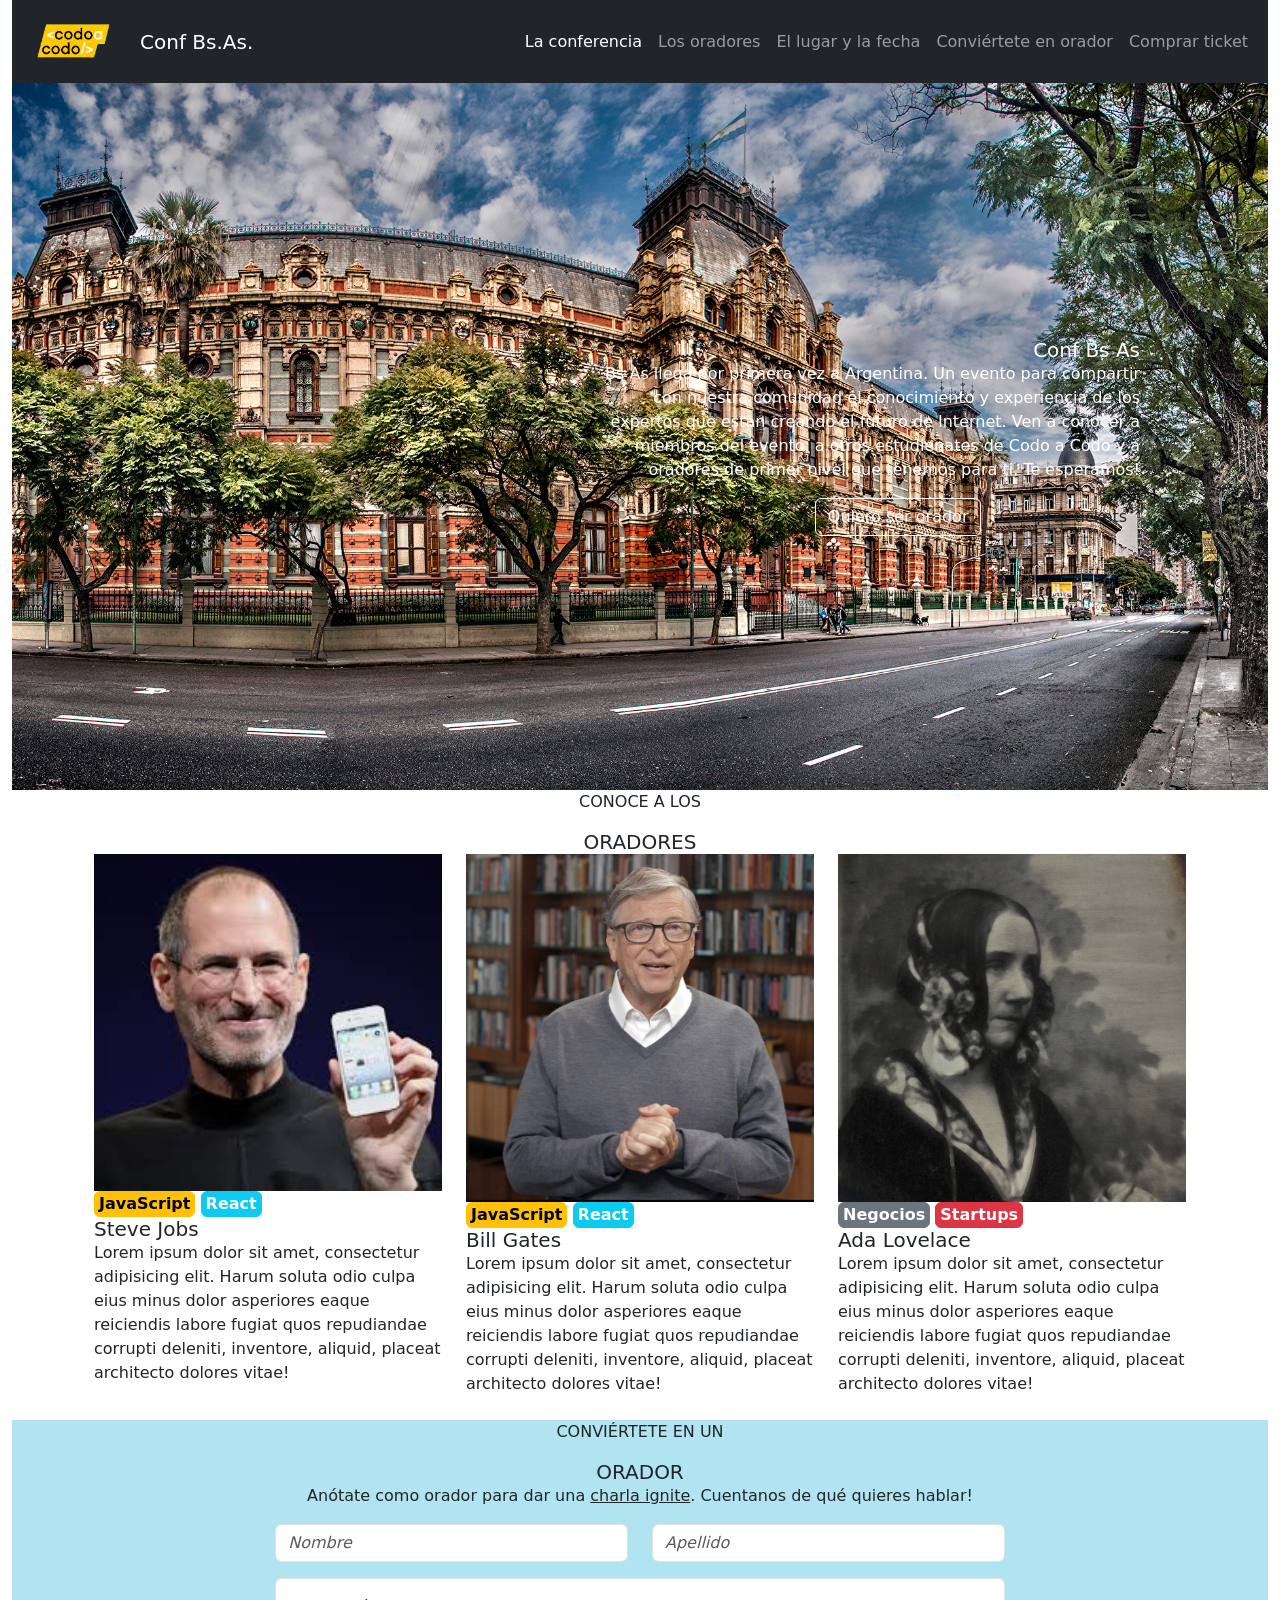
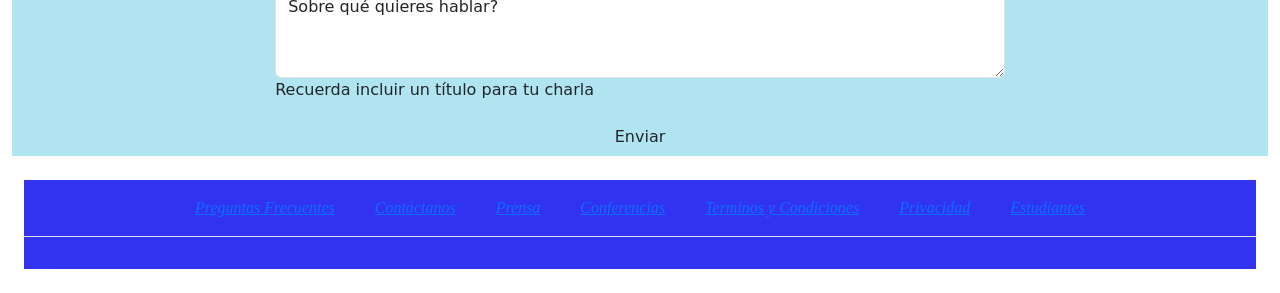
==== index.html @ cfeab654 "cambios en footer y agregue formulario" ====
<!DOCTYPE html>
<html lang="en">

<head>
    <meta charset="UTF-8">
    <meta name="viewport" content="width=device-width, initial-scale=1.0">
    <title>Codo a Codo Final Front</title>
    <link href="https://cdn.jsdelivr.net/npm/bootstrap@5.3.2/dist/css/bootstrap.min.css" rel="stylesheet"
        integrity="sha384-T3c6CoIi6uLrA9TneNEoa7RxnatzjcDSCmG1MXxSR1GAsXEV/Dwwykc2MPK8M2HN" crossorigin="anonymous">
    <link rel="stylesheet" href="sytle.css">

</head>

<body>

    <body class="container-fluid">
        <nav class="navbar navbar-expand-lg navbar-dark bg-dark">
            <div class="container-fluid">
                <a class="navbar-brand" href="#"><img src="Imagenes/codoacodo.png" alt="" width="100px" /></a>
                <a class="navbar-brand" href="#">Conf Bs.As.</a>
                <button class="navbar-toggler" type="button" data-bs-toggle="collapse"
                    data-bs-target="#navbarNavAltMarkup" aria-controls="navbarNavAltMarkup" aria-expanded="false"
                    aria-label="Toggle navigation">
                    <span class="navbar-toggler-icon"></span>
                </button>
                <div class="collapse navbar-collapse justify-content-end" id="navbarNavAltMarkup">
                    <div class="navbar-nav">
                        <a class="nav-link active" href="#">La conferencia</a>
                        <a class="nav-link ">Los oradores</a>
                        <a class="nav-link ">El lugar y la fecha</a>
                        <a class="nav-link ">Conviértete en orador</a>
                        <a class="nav-link ">Comprar ticket</a>

                    </div>
                </div>
            </div>
        </nav>

        <div id="carouselExampleAutoplaying" class="carousel slide" data-bs-ride="carousel">
            <div class="carousel-inner">
                <div class="carousel-item active">
                    <img src="/Imagenes/ba1.jpg" class="d-block w-100" alt="Edificio Aguas Argentinas">
                    <div class="container-lg"></div>
        <div class= "bg-dark text-white text-end" id="imagen_texto">
          <div class="container position-absolute top-50 translate-middle-y">
            <h5 class="card-title">Conf Bs As</h5>
              <div class="row">
                <div class="col-6"></div>
            <div class="col align-self-end">
            <p>Bs As llega por primera vez a Argentina. Un evento para compartir con nuestra comunidad el conocimiento y experiencia de los expertos que estan creando el futuro de Internet. Ven a conocer a miembros del evento, a otros estudienates de Codo a Codo y a oradores de primer nivel que tenemos para ti. Te esperamos!</p>
          </div>
        </div>
        <div class="d-grid gap-2 d-md-block">
          <button type="button" class="btn btn-outline-light ">Quiero ser orador</button>
          <a href=""><button type="button" class="btn btn-succes" id="comprar" href="">Comprar tickets</button></a>
        </div>
      </div>
        </div>
    </div>
    <div class="carousel-item">
        <img src="/Imagenes/ba2.jpg" class="d-block w-100" alt="Don Diego">
    </div>
    <div class="carousel-item">
        <img src="Imagenes/ba3.jpg" class="d-block w-100" alt="Vista aerea obelisco">

    </div>
      </div> 

             

            </div>
            <button class="carousel-control-prev" type="button" data-bs-target="#carouselExampleAutoplaying"
                data-bs-slide="prev">
                <span class="carousel-control-prev-icon" aria-hidden="true"></span>
                <span class="visually-hidden">Previous</span>
            </button>
            <button class="carousel-control-next" type="button" data-bs-target="#carouselExampleAutoplaying"
                data-bs-slide="next">
                <span class="carousel-control-next-icon" aria-hidden="true"></span>
                <span class="visually-hidden">Next</span>
            </button>
        </div>
        <div class="container-md">
            <div class="card-body">
                <p class="card-text text-center">CONOCE A LOS</p>
                <h5 class="card-title text-center" id="oradores">ORADORES</h5>
                <div class="container">
                    <div class="row">

                        <div class="col">
                            <img src="/Imagenes/steve.jpg" class="card-img-top" alt="steve">
                            <div class="card-body">
                                <button type="button" class="btn btn-warning px-1 py-0 fw-bold">JavaScript</button>
                                <button type="button" class="btn btn-info text-white px-1 py-0 fw-bold">React</button>
                                <h5 class="card-title">Steve Jobs</h5>
                                <p class="card-text">Lorem ipsum dolor sit amet, consectetur adipisicing elit. Harum
                                    soluta odio culpa eius minus dolor asperiores eaque reiciendis labore fugiat quos
                                    repudiandae corrupti deleniti, inventore, aliquid, placeat architecto dolores vitae!
                                </p>
                            </div>
                        </div>

                        <div class="col">
                            <img src="/Imagenes/bill.jpg" class="card-img-top" alt="bill">
                            <div class="card-body">
                                <button type="button" class="btn btn-warning px-1 py-0 fw-bold">JavaScript</button>
                                <button type="button" class="btn btn-info text-white px-1 py-0 fw-bold">React</button>
                                <h5 class="card-title">Bill Gates</h5>
                                <p class="card-text">Lorem ipsum dolor sit amet, consectetur adipisicing elit. Harum
                                    soluta odio culpa eius minus dolor asperiores eaque reiciendis labore fugiat quos
                                    repudiandae corrupti deleniti, inventore, aliquid, placeat architecto dolores vitae!
                                </p>
                            </div>
                        </div>

                        <div class="col">
                            <img src="/Imagenes/ada.jpeg" class="card-img-top" alt="ada">
                            <div class="card-body">
                                <button type="button" class="btn btn-secondary px-1 py-0 fw-bold">Negocios</button>
                                <button type="button" class="btn btn-danger px-1 py-0 fw-bold">Startups</button>
                                <h5 class="card-title">Ada Lovelace</h5>
                                <p class="card-text">Lorem ipsum dolor sit amet, consectetur adipisicing elit. Harum
                                    soluta odio culpa eius minus dolor asperiores eaque reiciendis labore fugiat quos
                                    repudiandae corrupti deleniti, inventore, aliquid, placeat architecto dolores vitae!
                                </p>
                            </div>
                        </div>
                    </div>
                </div>
            </div>
        </div>

<Form>
        <div class="container mt-4" style="width: 60%">
            <p class="card-text text-center">CONVIÉRTETE EN UN</p>
            <h5 class="card-title text-center">ORADOR</h5>
            <p class="card-text text-center">Anótate como orador para dar una <u class="subrayado">charla ignite</u>. Cuentanos de qué quieres hablar!</p>
        
            <div class="row">
              <div class="col">
                <input type="text" class="form-control" placeholder="Nombre" aria-label="First name">
              </div>
              <div class="col">
                <input type="text" class="form-control" placeholder="Apellido" aria-label="Last name">
              </div>
            </div>
            <div class="form-floating mt-3">
              <textarea class="form-control" placeholder="Leave a comment here" id="floatingTextarea2" style="height: 100px"></textarea>
              <label for="floatingTextarea2">Sobre qué quieres hablar?</label>
              <p>Recuerda incluir un título para tu charla</p>
            </div>
            <div class="d-grid gap-2">
              <button class="btn" type="button" id="formButton">Enviar</button>
                 </div>
                </div>
            </Form>
        <div class="container-fluid mt-2">
            <footer class="py-3 my-4">
                <ul class="nav justify-content-center border-bottom pb-3 mb-3">
                    <li class="nav-item"><a href="#" class="">Preguntas Frecuentes</a>
                    </li>
                    <li class="nav-item"><a href="#" class="">Contáctanos</a></li>
                    <li class="nav-item"><a href="#" class="">Prensa</a></li>
                    <li class="nav-item"><a href="#" class="">Conferencias</a></li>
                    <li class="nav-item"><a href="#" class="">Terminos y
                            Condiciones</a>
                    </li>
                    <li class="nav-item"><a href="#" class="">Privacidad</a></li>
                    <li class="nav-item"><a href="#" class="">Estudiantes</a></li>
                </ul>
            </footer>
        </div>

        <script src="https://cdn.jsdelivr.net/npm/bootstrap@5.3.2/dist/js/bootstrap.bundle.min.js"
            integrity="sha384-C6RzsynM9kWDrMNeT87bh95OGNyZPhcTNXj1NW7RuBCsyN/o0jlpcV8Qyq46cDfL"
            crossorigin="anonymous"></script>
    </body>

</html>
---- sytle.css ----
.nav-item {
text-shadow: 0cap;
}

.navbar-brand{
    padding-top: 0.3125rem;
    padding-bottom: 0.3125rem;
    margin-right: 1rem;
    font-size: 1.25rem;
    text-decoration: none;
    white-space: nowrap;
    text-align: start;
    box-sizing: border-box;
    
}



footer {
background-color: rgb(50, 50, 241);
font-style:italic;
font-family: 'Courier New', Courier, monospace;
text-align-last: auto;
font-weight: 400;
font-size-adjust:initial;
color: white;

}

.nav-item {
    box-sizing:content-box;
    padding-inline: 20px;
   font-family: fantasy;
 
   text-shadow: 3mm;
   margin-inline-start:initial;
   
   border-right: 6cap;
   text-shadow: rgb(49, 53, 53);
   text-anchor:middle ;
}

header{

    background-color: rgb(65, 61, 61);
    display: flex;
}

form {
background-color:rgb(177, 228, 241) ;
}
.form-control{
    font-style: oblique;
}
formButton {
    font-weight: 200;
    border-radius: 15%;
    border-bottom: thick;
    background-size: contain;
    background-color: green;
    text-decoration: dotted;
}

/* class="carousel-inner" {

    
} */
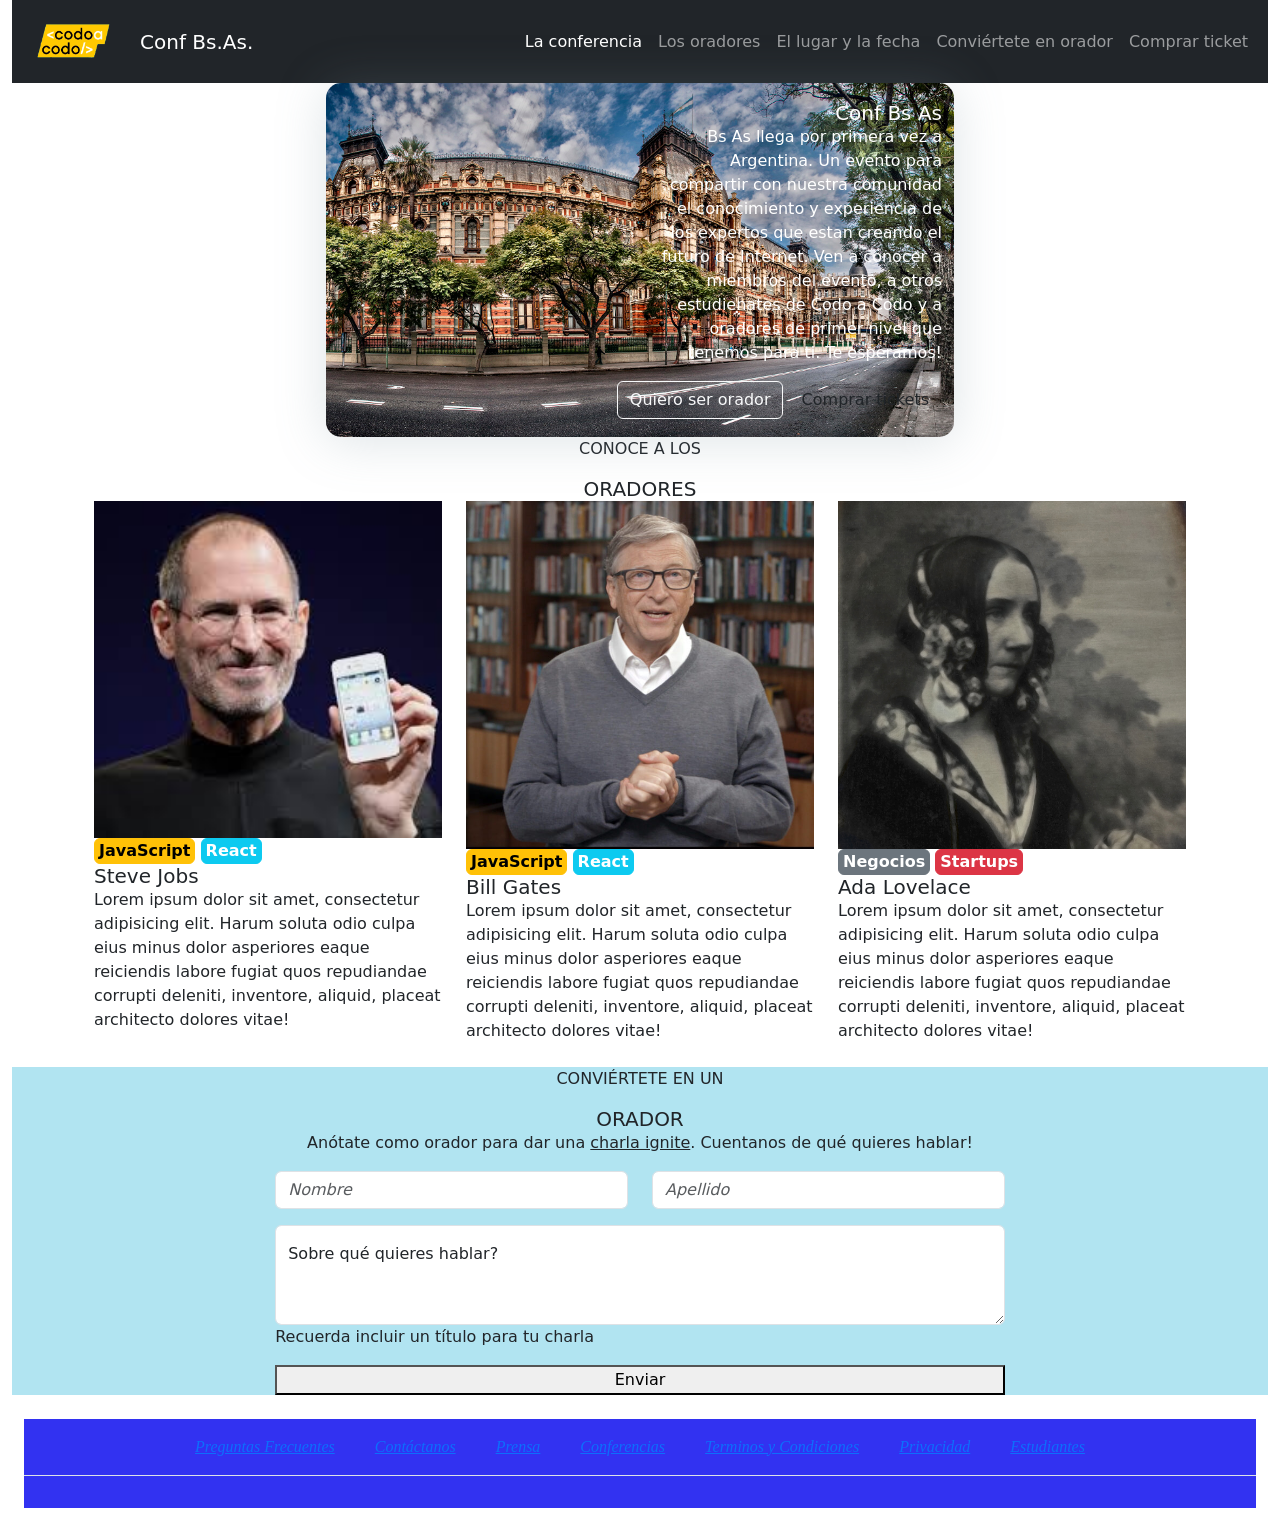
==== commit d4a404ea: "incorporacion de la seccion- bs as octubre- al html" ====
--- a/index.html
+++ b/index.html
@@ -149,8 +149,8 @@
               <label for="floatingTextarea2">Sobre qué quieres hablar?</label>
               <p>Recuerda incluir un título para tu charla</p>
             </div>
-            <div class="d-grid gap-2">
-              <button class="btn" type="button" id="formButton">Enviar</button>
+            <div class="d-grid">
+              <button id="formButton">Enviar</button>
                  </div>
                 </div>
             </Form>
--- a/sytle.css
+++ b/sytle.css
@@ -48,20 +48,54 @@
 
 form {
 background-color:rgb(177, 228, 241) ;
+margin-bottom: auto;
+
 }
 .form-control{
     font-style: oblique;
 }
-formButton {
+.formButton {
+   
     font-weight: 200;
-    border-radius: 15%;
+    font-family: Georgia, 'Times New Roman', Times, serif;
+    border-radius: 65%;
     border-bottom: thick;
     background-size: contain;
-    background-color: green;
+    background-color: rgb(14, 135, 14);
     text-decoration: dotted;
+    border-color: darkgreen;
+    box-shadow: inset;
+
+
 }
 
-/* class="carousel-inner" {
+ .carousel-inner {
+    box-shadow: 0px 4px 50px rgba(120, 143, 156, 0.25);
+    display: block;
+    border-radius: 15px;
+    max-width: 50%;
+    max-height: 500px;
+    margin-left: 25%
+    
+} 
+.carousel-item.carrusel{
+    position: relative;
+    display: inline-block;
+    margin: 25% 25% 25% 25%;
+  }
 
+  @media screen and (max-width: 640px) {
+
+    .redes {
+        font-size: 30px;
+     }
+     .titulo h1{
     
-} */+        font-size: 30px;}
+     }
+     .carrusel {
+        transform: translateY(-50%) translateX(-10%);
+        top: auto;
+        position: relative;
+        color: #fff;
+      }
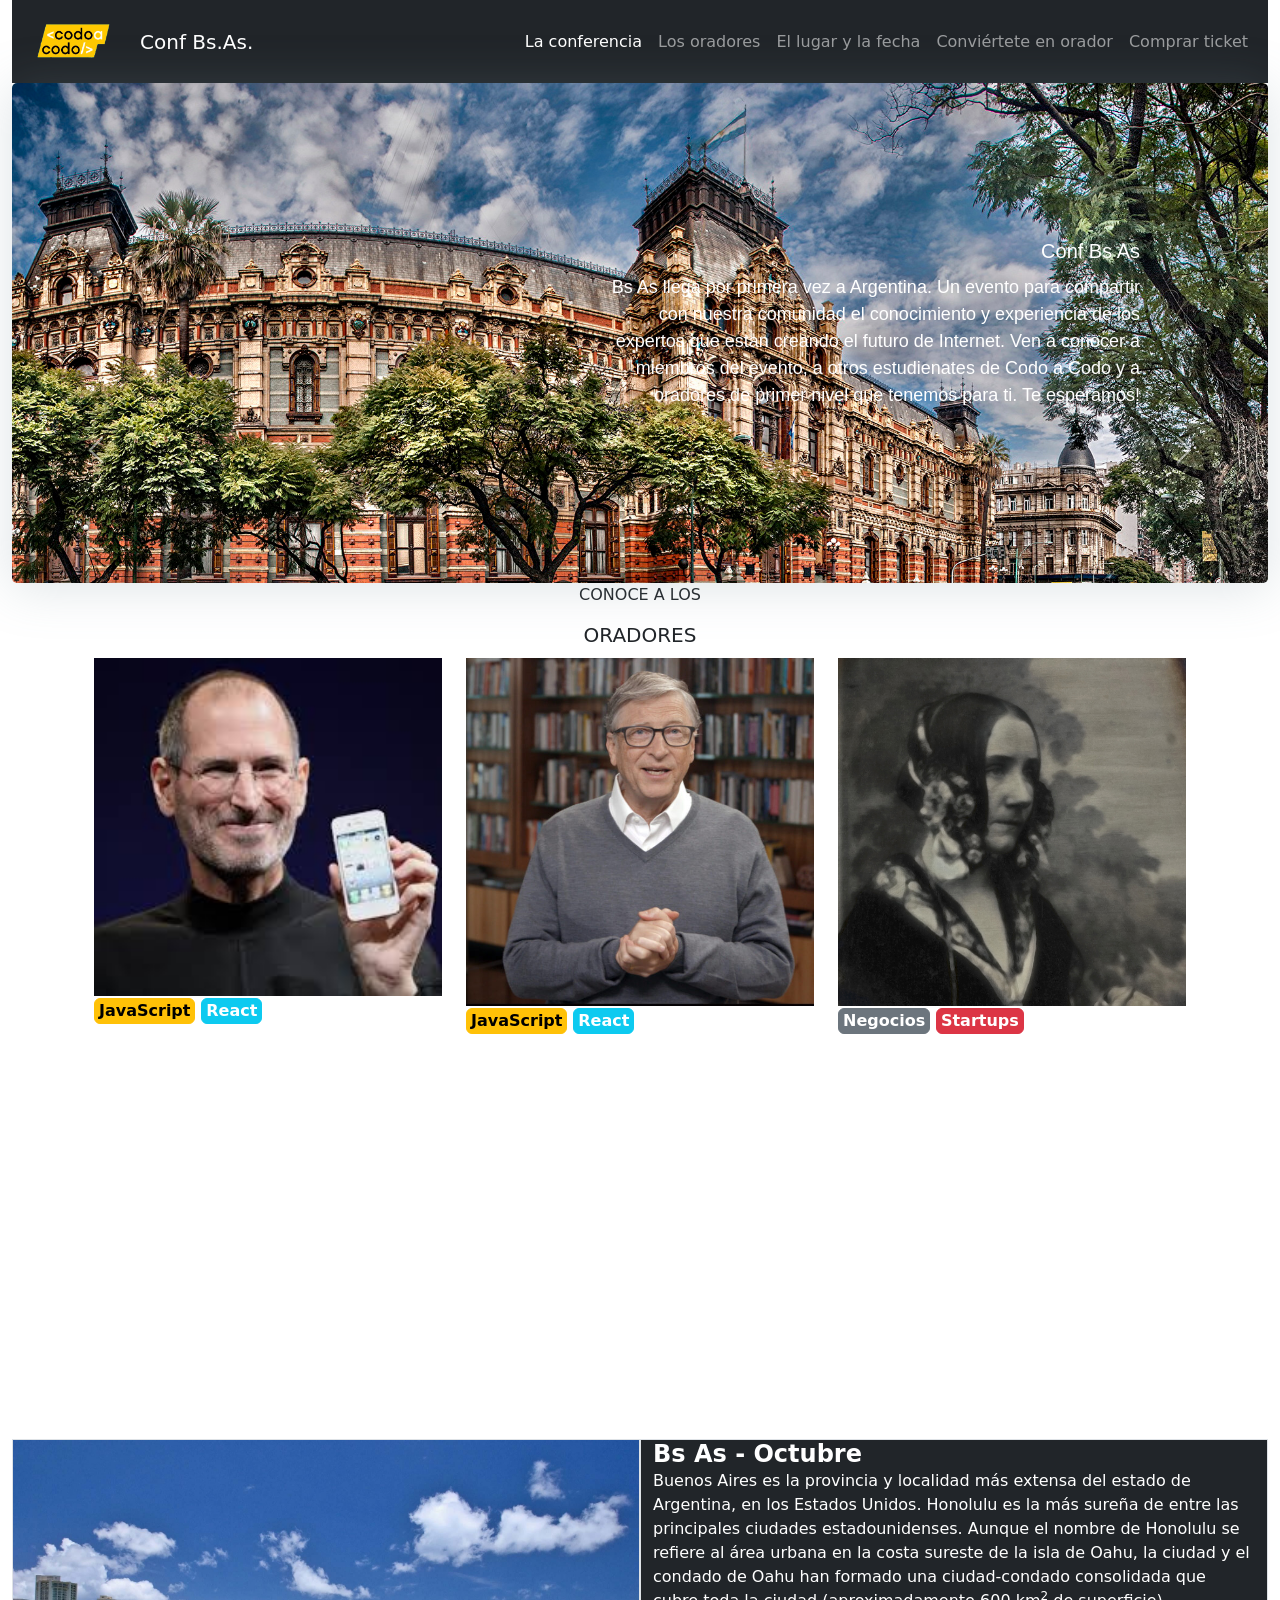
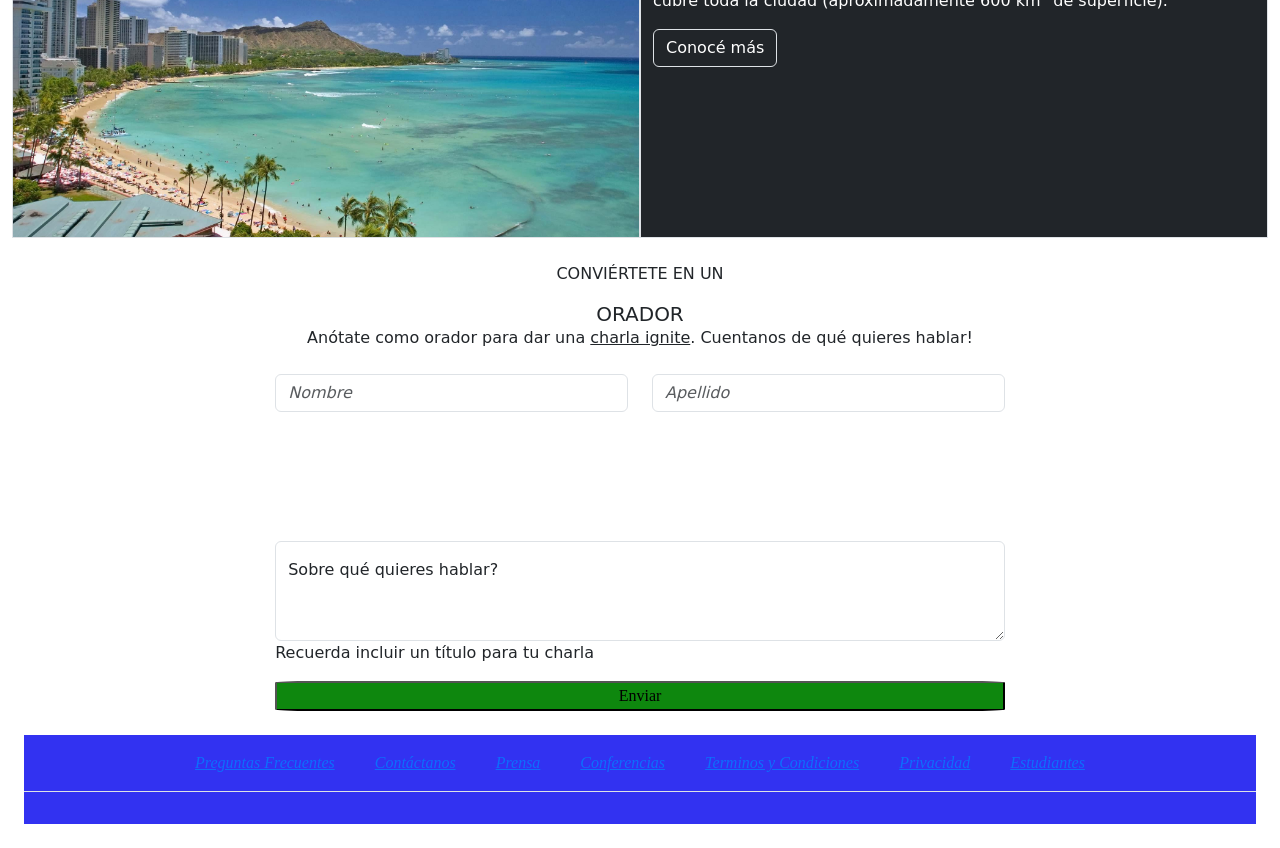
==== commit ad5bd930: "pruebas en el css" ====
--- a/index.html
+++ b/index.html
@@ -46,7 +46,7 @@
             <h5 class="card-title">Conf Bs As</h5>
               <div class="row">
                 <div class="col-6"></div>
-            <div class="col align-self-end">
+            <div class="col">
             <p>Bs As llega por primera vez a Argentina. Un evento para compartir con nuestra comunidad el conocimiento y experiencia de los expertos que estan creando el futuro de Internet. Ven a conocer a miembros del evento, a otros estudienates de Codo a Codo y a oradores de primer nivel que tenemos para ti. Te esperamos!</p>
           </div>
         </div>
@@ -129,6 +129,19 @@
                 </div>
             </div>
         </div>
+        <div class="container-fluid mt-4">
+            <div class="row ">
+               <img src="Imagenes/honolulu.jpg" class=" img-fluid col-sm-12 col-md-6 mx-0 px-0 border" >
+               <div class="col-sm-12 col-md-6 bg-dark border" >
+                    <div class="card-body text-white">
+                        <h4 class=" fw-bold card-title ">Bs As - Octubre</h4>
+                        <p class="card-text">Buenos Aires es la provincia y localidad más extensa del estado de Argentina, en los Estados Unidos. Honolulu es la más sureña de entre las principales ciudades estadounidenses. Aunque el nombre de Honolulu se refiere al área urbana en la costa sureste de la isla de Oahu, la ciudad y el condado de Oahu han formado una ciudad-condado consolidada que cubre toda la ciudad (aproximadamente 600 km<sup>2</sup> de superficie).</p>
+                        <a href="#" class="btn text-white border">Conocé más</a>
+                    </div>
+                </div>
+            </div>
+      </div> 
+
 
 <Form>
         <div class="container mt-4" style="width: 60%">
--- a/sytle.css
+++ b/sytle.css
@@ -11,10 +11,7 @@
     white-space: nowrap;
     text-align: start;
     box-sizing: border-box;
-    
 }
-
-
 
 footer {
 background-color: rgb(50, 50, 241);
@@ -31,71 +28,86 @@
     box-sizing:content-box;
     padding-inline: 20px;
    font-family: fantasy;
- 
    text-shadow: 3mm;
    margin-inline-start:initial;
-   
    border-right: 6cap;
    text-shadow: rgb(49, 53, 53);
    text-anchor:middle ;
 }
 
 header{
-
     background-color: rgb(65, 61, 61);
     display: flex;
 }
 
+.col{
+    font-size:large;
+  color: white;
+  margin-top: 1%;
+  display: flexbox;
+  margin-bottom: 15%;
+}
+#imagen_texto{
+
+padding-top: 0%;
+
+}
 form {
-background-color:rgb(177, 228, 241) ;
 margin-bottom: auto;
-
 }
 .form-control{
     font-style: oblique;
 }
-.formButton {
-   
+ #formButton {
+
     font-weight: 200;
     font-family: Georgia, 'Times New Roman', Times, serif;
-    border-radius: 65%;
-    border-bottom: thick;
+    border-radius: 5%;
     background-size: contain;
     background-color: rgb(14, 135, 14);
     text-decoration: dotted;
-    border-color: darkgreen;
     box-shadow: inset;
+}
 
-
-}
 
  .carousel-inner {
     box-shadow: 0px 4px 50px rgba(120, 143, 156, 0.25);
     display: block;
-    border-radius: 15px;
-    max-width: 50%;
+    border-radius: 5px;
+    max-width: 100%;
     max-height: 500px;
-    margin-left: 25%
-    
-} 
+   }
 .carousel-item.carrusel{
     position: relative;
+    margin-top: auto;
     display: inline-block;
     margin: 25% 25% 25% 25%;
   }
+  
+  #imagen_texto{
+    font-size: medium;
+    color: white;
+    font-weight: 200;
+    font-family:Verdana, Geneva, Tahoma, sans-serif;
 
+  }
   @media screen and (max-width: 640px) {
 
     .redes {
-        font-size: 30px;
+        font-size: 40px;
      }
      .titulo h1{
-    
-        font-size: 30px;}
+
+        font-size: 40px;}
      }
-     .carrusel {
+      /* .carrusel {
         transform: translateY(-50%) translateX(-10%);
         top: auto;
         position: relative;
-        color: #fff;
+        color: #aa5c5c;
+      }  */
+
+      .btn text-white border {
+        border-bottom-style: groove;
+       border-color: aquamarine;
       }
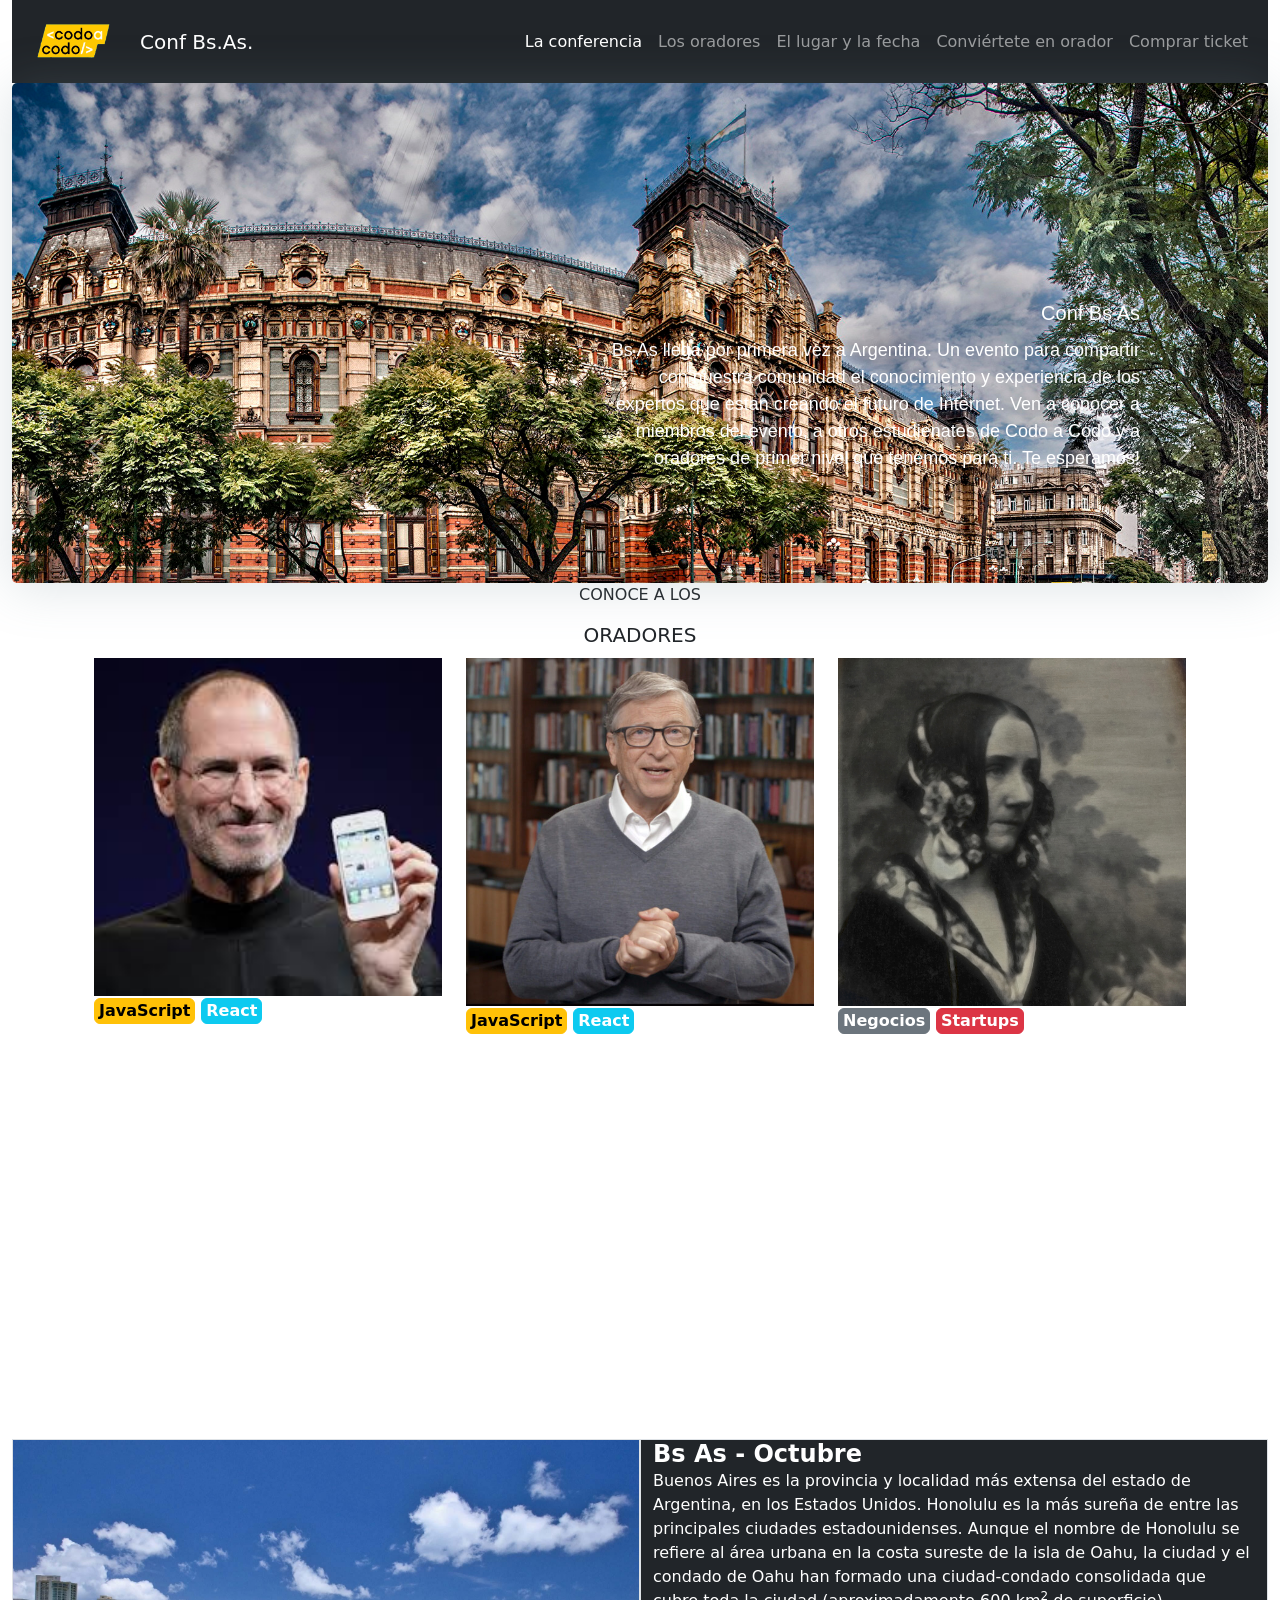
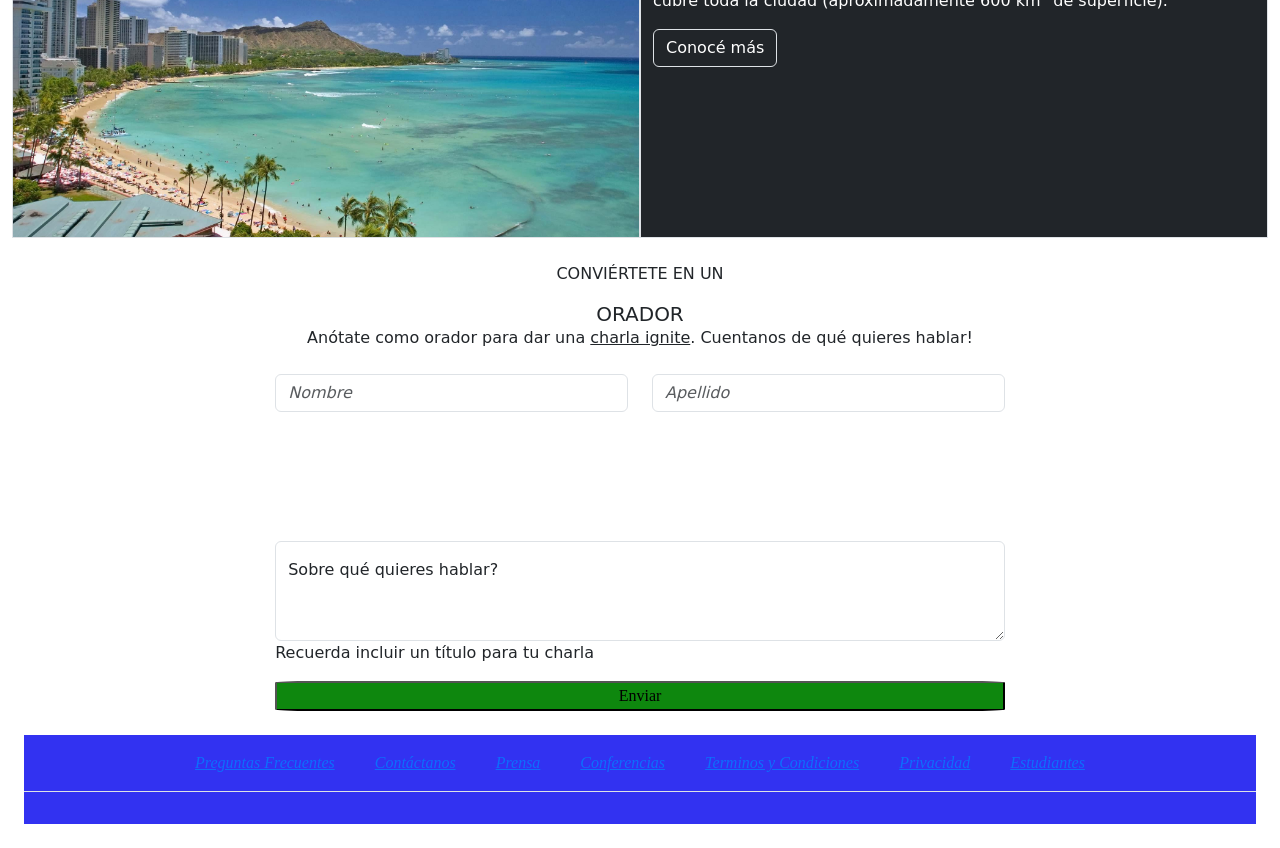
==== commit d287d6a6: "saque las imagenes de la carpeta y quedaron dentro de tp integrador front" ====
--- a/index.html
+++ b/index.html
@@ -88,7 +88,7 @@
                     <div class="row">
 
                         <div class="col">
-                            <img src="/Imagenes/steve.jpg" class="card-img-top" alt="steve">
+                            <img src="/Imagenes/steve.jpg" class="card-img-top" alt="steve jobs">
                             <div class="card-body">
                                 <button type="button" class="btn btn-warning px-1 py-0 fw-bold">JavaScript</button>
                                 <button type="button" class="btn btn-info text-white px-1 py-0 fw-bold">React</button>
@@ -101,7 +101,7 @@
                         </div>
 
                         <div class="col">
-                            <img src="/Imagenes/bill.jpg" class="card-img-top" alt="bill">
+                            <img src="/Imagenes/bill.jpg" class="card-img-top" alt="bill gates">
                             <div class="card-body">
                                 <button type="button" class="btn btn-warning px-1 py-0 fw-bold">JavaScript</button>
                                 <button type="button" class="btn btn-info text-white px-1 py-0 fw-bold">React</button>
--- a/sytle.css
+++ b/sytle.css
@@ -47,11 +47,7 @@
   display: flexbox;
   margin-bottom: 15%;
 }
-#imagen_texto{
 
-padding-top: 0%;
-
-}
 form {
 margin-bottom: auto;
 }
@@ -89,6 +85,7 @@
     color: white;
     font-weight: 200;
     font-family:Verdana, Geneva, Tahoma, sans-serif;
+    padding-top: 10%;
 
   }
   @media screen and (max-width: 640px) {
@@ -100,14 +97,4 @@
 
         font-size: 40px;}
      }
-      /* .carrusel {
-        transform: translateY(-50%) translateX(-10%);
-        top: auto;
-        position: relative;
-        color: #aa5c5c;
-      }  */
-
-      .btn text-white border {
-        border-bottom-style: groove;
-       border-color: aquamarine;
-      }+     
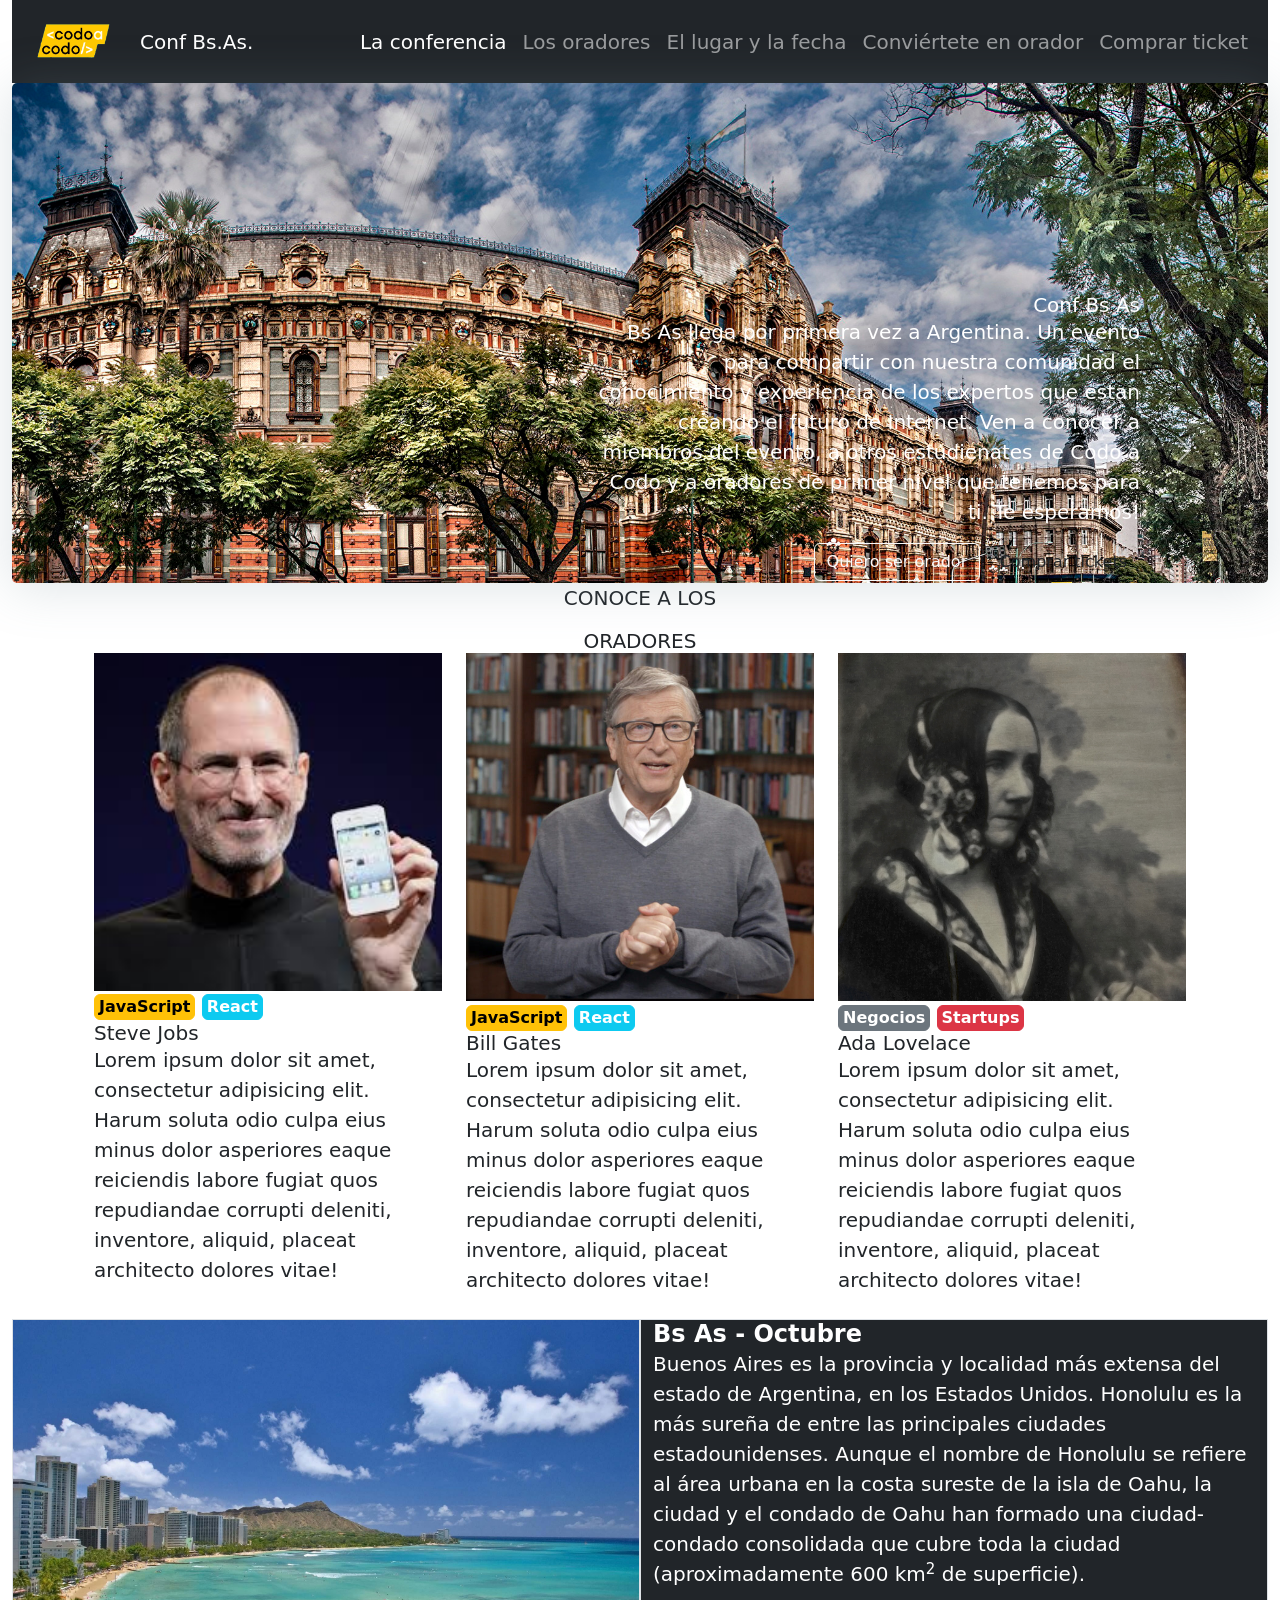
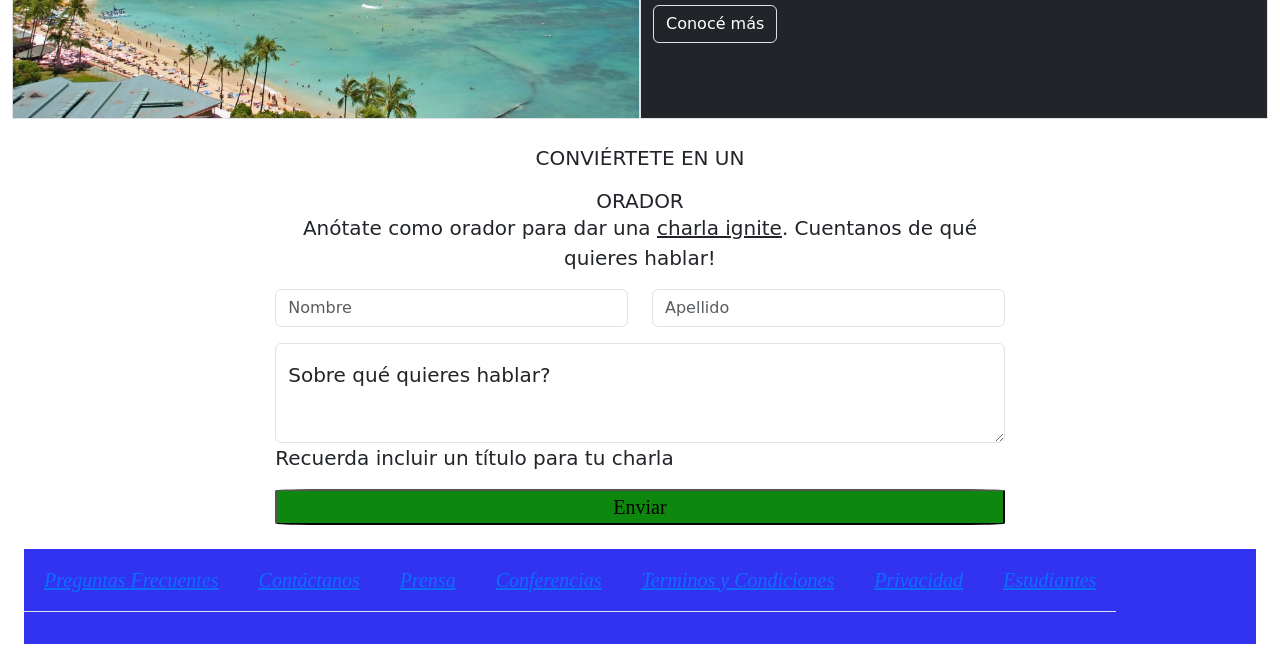
==== commit 4f0fee1e: "cambios en la ruta de las imagenes dentro del html" ====
--- a/index.html
+++ b/index.html
@@ -88,7 +88,7 @@
                     <div class="row">
 
                         <div class="col">
-                            <img src="/Imagenes/steve.jpg" class="card-img-top" alt="steve jobs">
+                            <img src="Imagenes/steve.jpg" class="card-img-top" alt="steve jobs">
                             <div class="card-body">
                                 <button type="button" class="btn btn-warning px-1 py-0 fw-bold">JavaScript</button>
                                 <button type="button" class="btn btn-info text-white px-1 py-0 fw-bold">React</button>
@@ -101,7 +101,7 @@
                         </div>
 
                         <div class="col">
-                            <img src="/Imagenes/bill.jpg" class="card-img-top" alt="bill gates">
+                            <img src="Imagenes/bill.jpg" class="card-img-top" alt="bill gates">
                             <div class="card-body">
                                 <button type="button" class="btn btn-warning px-1 py-0 fw-bold">JavaScript</button>
                                 <button type="button" class="btn btn-info text-white px-1 py-0 fw-bold">React</button>
@@ -114,7 +114,7 @@
                         </div>
 
                         <div class="col">
-                            <img src="/Imagenes/ada.jpeg" class="card-img-top" alt="ada">
+                            <img src="Imagenes/ada.jpeg" class="card-img-top" alt="ada">
                             <div class="card-body">
                                 <button type="button" class="btn btn-secondary px-1 py-0 fw-bold">Negocios</button>
                                 <button type="button" class="btn btn-danger px-1 py-0 fw-bold">Startups</button>
--- a/sytle.css
+++ b/sytle.css
@@ -21,6 +21,7 @@
 font-weight: 400;
 font-size-adjust:initial;
 color: white;
+    display: flex;
 
 }
 
@@ -40,20 +41,20 @@
     display: flex;
 }
 
-.col{
+/* .col{
     font-size:large;
   color: white;
   margin-top: 1%;
   display: flexbox;
   margin-bottom: 15%;
-}
+} */
 
-form {
+/* form {
 margin-bottom: auto;
-}
-.form-control{
+} */
+/* .form-control{
     font-style: oblique;
-}
+} */
  #formButton {
 
     font-weight: 200;
@@ -73,28 +74,41 @@
     max-width: 100%;
     max-height: 500px;
    }
-.carousel-item.carrusel{
-    position: relative;
+ .carousel-item.carrusel{
+    position: absolute;
     margin-top: auto;
     display: inline-block;
     margin: 25% 25% 25% 25%;
   }
-  
-  #imagen_texto{
+
+   /* #imagen_texto{
     font-size: medium;
     color: white;
     font-weight: 200;
     font-family:Verdana, Geneva, Tahoma, sans-serif;
     padding-top: 10%;
+   } */
 
+
+
+body {
+  font-size: 16px;
+}
+
+@media (max-width: 576px) {
+  body {
+    font-size: 11px;
   }
-  @media screen and (max-width: 640px) {
+}
 
-    .redes {
-        font-size: 40px;
-     }
-     .titulo h1{
+@media (min-width: 577px) and (max-width: 768px) {
+  body {
+    font-size: 15px;
+  }
+}
 
-        font-size: 40px;}
-     }
-     +@media (min-width: 769px) {
+  body {
+    font-size: 20px;
+  }
+}
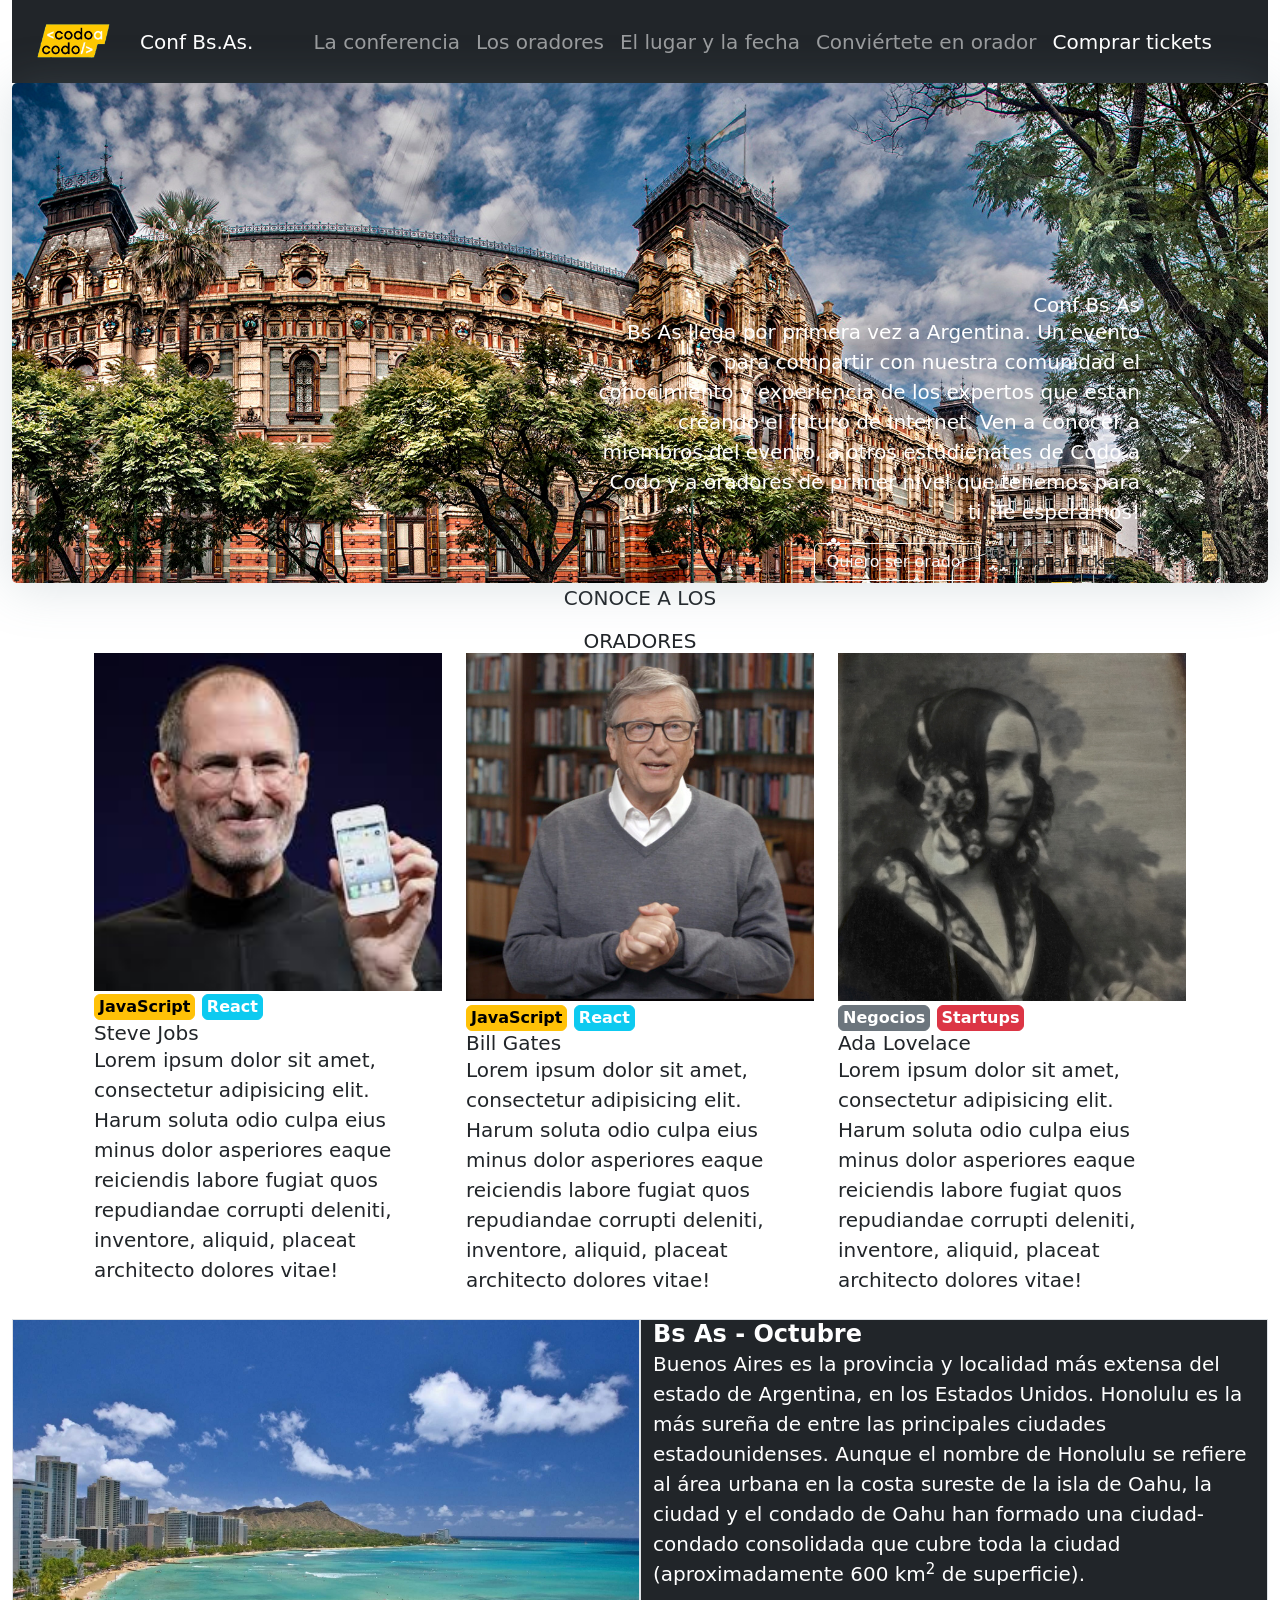
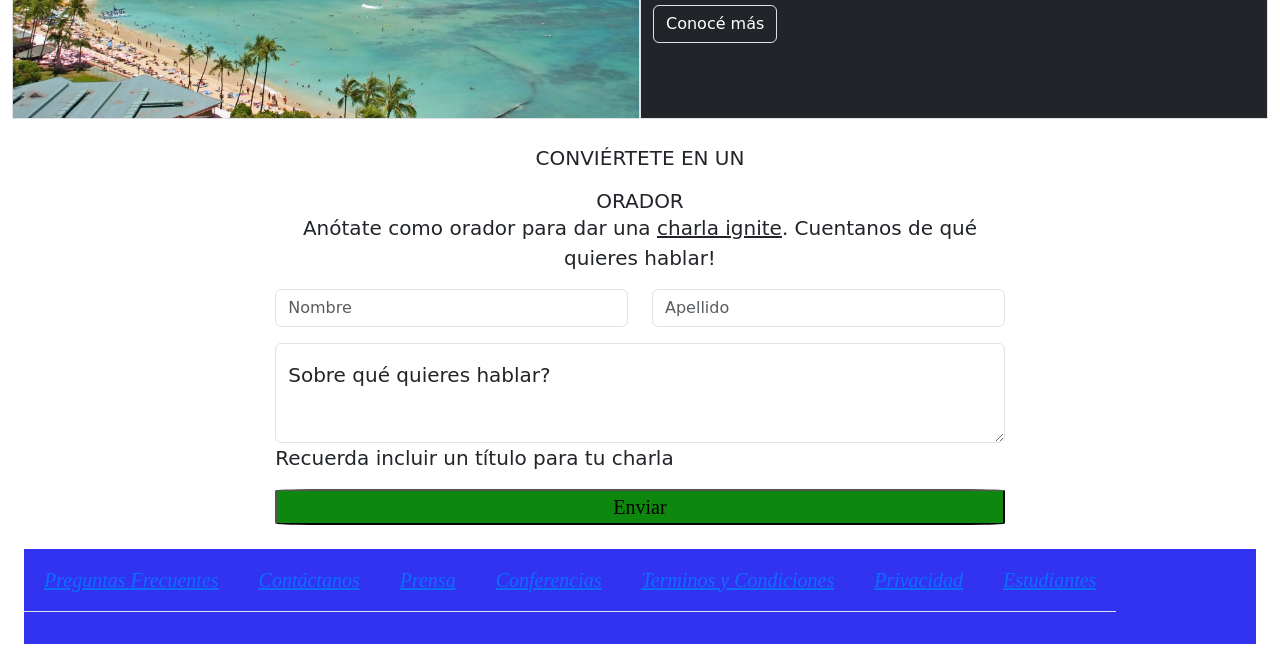
==== commit bc8ae7ff: "incorporacion del html tickets" ====
--- a/index.html
+++ b/index.html
@@ -23,15 +23,17 @@
                     aria-label="Toggle navigation">
                     <span class="navbar-toggler-icon"></span>
                 </button>
-                <div class="collapse navbar-collapse justify-content-end" id="navbarNavAltMarkup">
+                <div class="collapse navbar-collapse justify-content-center" id="navbarNavAltMarkup">
                     <div class="navbar-nav">
-                        <a class="nav-link active" href="#">La conferencia</a>
+                        
+                        <a class="nav-link ">La conferencia</a>
                         <a class="nav-link ">Los oradores</a>
                         <a class="nav-link ">El lugar y la fecha</a>
                         <a class="nav-link ">Conviértete en orador</a>
-                        <a class="nav-link ">Comprar ticket</a>
-
-                    </div>
+                        <a class="nav-link active" href="tickets.html" target="_blank">Comprar tickets</a>
+
+                       
+                      
                 </div>
             </div>
         </nav>
@@ -39,46 +41,50 @@
         <div id="carouselExampleAutoplaying" class="carousel slide" data-bs-ride="carousel">
             <div class="carousel-inner">
                 <div class="carousel-item active">
-                    <img src="/Imagenes/ba1.jpg" class="d-block w-100" alt="Edificio Aguas Argentinas">
+                    <img src="Imagenes/ba1.jpg" class="d-block w-100" alt="Edificio Aguas Argentinas">
                     <div class="container-lg"></div>
-        <div class= "bg-dark text-white text-end" id="imagen_texto">
-          <div class="container position-absolute top-50 translate-middle-y">
-            <h5 class="card-title">Conf Bs As</h5>
-              <div class="row">
-                <div class="col-6"></div>
-            <div class="col">
-            <p>Bs As llega por primera vez a Argentina. Un evento para compartir con nuestra comunidad el conocimiento y experiencia de los expertos que estan creando el futuro de Internet. Ven a conocer a miembros del evento, a otros estudienates de Codo a Codo y a oradores de primer nivel que tenemos para ti. Te esperamos!</p>
-          </div>
-        </div>
-        <div class="d-grid gap-2 d-md-block">
-          <button type="button" class="btn btn-outline-light ">Quiero ser orador</button>
-          <a href=""><button type="button" class="btn btn-succes" id="comprar" href="">Comprar tickets</button></a>
-        </div>
-      </div>
-        </div>
-    </div>
-    <div class="carousel-item">
-        <img src="/Imagenes/ba2.jpg" class="d-block w-100" alt="Don Diego">
-    </div>
-    <div class="carousel-item">
-        <img src="Imagenes/ba3.jpg" class="d-block w-100" alt="Vista aerea obelisco">
-
-    </div>
-      </div> 
-
-             
-
-            </div>
-            <button class="carousel-control-prev" type="button" data-bs-target="#carouselExampleAutoplaying"
-                data-bs-slide="prev">
-                <span class="carousel-control-prev-icon" aria-hidden="true"></span>
-                <span class="visually-hidden">Previous</span>
-            </button>
-            <button class="carousel-control-next" type="button" data-bs-target="#carouselExampleAutoplaying"
-                data-bs-slide="next">
-                <span class="carousel-control-next-icon" aria-hidden="true"></span>
-                <span class="visually-hidden">Next</span>
-            </button>
+                    <div class="bg-dark text-white text-end" id="imagen_texto">
+                        <div class="container position-absolute top-50 translate-middle-y">
+                            <h5 class="card-title">Conf Bs As</h5>
+                            <div class="row">
+                                <div class="col-6"></div>
+                                <div class="col">
+                                    <p>Bs As llega por primera vez a Argentina. Un evento para compartir con nuestra
+                                        comunidad el conocimiento y experiencia de los expertos que estan creando el
+                                        futuro de Internet. Ven a conocer a miembros del evento, a otros estudienates de
+                                        Codo a Codo y a oradores de primer nivel que tenemos para ti. Te esperamos!</p>
+                                </div>
+                            </div>
+                            <div class="d-grid gap-2 d-md-block">
+                                <button type="button" class="btn btn-outline-light ">Quiero ser orador</button>
+                                <a href=""><button type="button" class="btn btn-succes" id="comprar" href="">Comprar
+                                        tickets</button></a>
+                            </div>
+                        </div>
+                    </div>
+                </div>
+                <div class="carousel-item">
+                    <img src="Imagenes/ba2.jpg" class="d-block w-100" alt="Don Diego">
+                </div>
+                <div class="carousel-item">
+                    <img src="Imagenes/ba3.jpg" class="d-block w-100" alt="Vista aerea obelisco">
+
+                </div>
+            </div>
+
+
+
+        </div>
+        <button class="carousel-control-prev" type="button" data-bs-target="#carouselExampleAutoplaying"
+            data-bs-slide="prev">
+            <span class="carousel-control-prev-icon" aria-hidden="true"></span>
+            <span class="visually-hidden">Previous</span>
+        </button>
+        <button class="carousel-control-next" type="button" data-bs-target="#carouselExampleAutoplaying"
+            data-bs-slide="next">
+            <span class="carousel-control-next-icon" aria-hidden="true"></span>
+            <span class="visually-hidden">Next</span>
+        </button>
         </div>
         <div class="container-md">
             <div class="card-body">
@@ -131,42 +137,48 @@
         </div>
         <div class="container-fluid mt-4">
             <div class="row ">
-               <img src="Imagenes/honolulu.jpg" class=" img-fluid col-sm-12 col-md-6 mx-0 px-0 border" >
-               <div class="col-sm-12 col-md-6 bg-dark border" >
+                <img src="Imagenes/honolulu.jpg" class=" img-fluid col-sm-12 col-md-6 mx-0 px-0 border">
+                <div class="col-sm-12 col-md-6 bg-dark border">
                     <div class="card-body text-white">
                         <h4 class=" fw-bold card-title ">Bs As - Octubre</h4>
-                        <p class="card-text">Buenos Aires es la provincia y localidad más extensa del estado de Argentina, en los Estados Unidos. Honolulu es la más sureña de entre las principales ciudades estadounidenses. Aunque el nombre de Honolulu se refiere al área urbana en la costa sureste de la isla de Oahu, la ciudad y el condado de Oahu han formado una ciudad-condado consolidada que cubre toda la ciudad (aproximadamente 600 km<sup>2</sup> de superficie).</p>
+                        <p class="card-text">Buenos Aires es la provincia y localidad más extensa del estado de
+                            Argentina, en los Estados Unidos. Honolulu es la más sureña de entre las principales
+                            ciudades estadounidenses. Aunque el nombre de Honolulu se refiere al área urbana en la costa
+                            sureste de la isla de Oahu, la ciudad y el condado de Oahu han formado una ciudad-condado
+                            consolidada que cubre toda la ciudad (aproximadamente 600 km<sup>2</sup> de superficie).</p>
                         <a href="#" class="btn text-white border">Conocé más</a>
                     </div>
                 </div>
             </div>
-      </div> 
-
-
-<Form>
-        <div class="container mt-4" style="width: 60%">
-            <p class="card-text text-center">CONVIÉRTETE EN UN</p>
-            <h5 class="card-title text-center">ORADOR</h5>
-            <p class="card-text text-center">Anótate como orador para dar una <u class="subrayado">charla ignite</u>. Cuentanos de qué quieres hablar!</p>
-        
-            <div class="row">
-              <div class="col">
-                <input type="text" class="form-control" placeholder="Nombre" aria-label="First name">
-              </div>
-              <div class="col">
-                <input type="text" class="form-control" placeholder="Apellido" aria-label="Last name">
-              </div>
-            </div>
-            <div class="form-floating mt-3">
-              <textarea class="form-control" placeholder="Leave a comment here" id="floatingTextarea2" style="height: 100px"></textarea>
-              <label for="floatingTextarea2">Sobre qué quieres hablar?</label>
-              <p>Recuerda incluir un título para tu charla</p>
-            </div>
-            <div class="d-grid">
-              <button id="formButton">Enviar</button>
-                 </div>
-                </div>
-            </Form>
+        </div>
+
+
+        <Form>
+            <div class="container mt-4" style="width: 60%">
+                <p class="card-text text-center">CONVIÉRTETE EN UN</p>
+                <h5 class="card-title text-center">ORADOR</h5>
+                <p class="card-text text-center">Anótate como orador para dar una <u class="subrayado">charla
+                        ignite</u>. Cuentanos de qué quieres hablar!</p>
+
+                <div class="row">
+                    <div class="col">
+                        <input type="text" class="form-control" placeholder="Nombre" aria-label="First name">
+                    </div>
+                    <div class="col">
+                        <input type="text" class="form-control" placeholder="Apellido" aria-label="Last name">
+                    </div>
+                </div>
+                <div class="form-floating mt-3">
+                    <textarea class="form-control" placeholder="Leave a comment here" id="floatingTextarea2"
+                        style="height: 100px"></textarea>
+                    <label for="floatingTextarea2">Sobre qué quieres hablar?</label>
+                    <p>Recuerda incluir un título para tu charla</p>
+                </div>
+                <div class="d-grid">
+                    <button id="formButton">Enviar</button>
+                </div>
+            </div>
+        </Form>
         <div class="container-fluid mt-2">
             <footer class="py-3 my-4">
                 <ul class="nav justify-content-center border-bottom pb-3 mb-3">
--- a/sytle.css
+++ b/sytle.css
@@ -1,6 +1,8 @@
 .nav-item {
+
 text-shadow: 0cap;
 }
+
 
 .navbar-brand{
     padding-top: 0.3125rem;
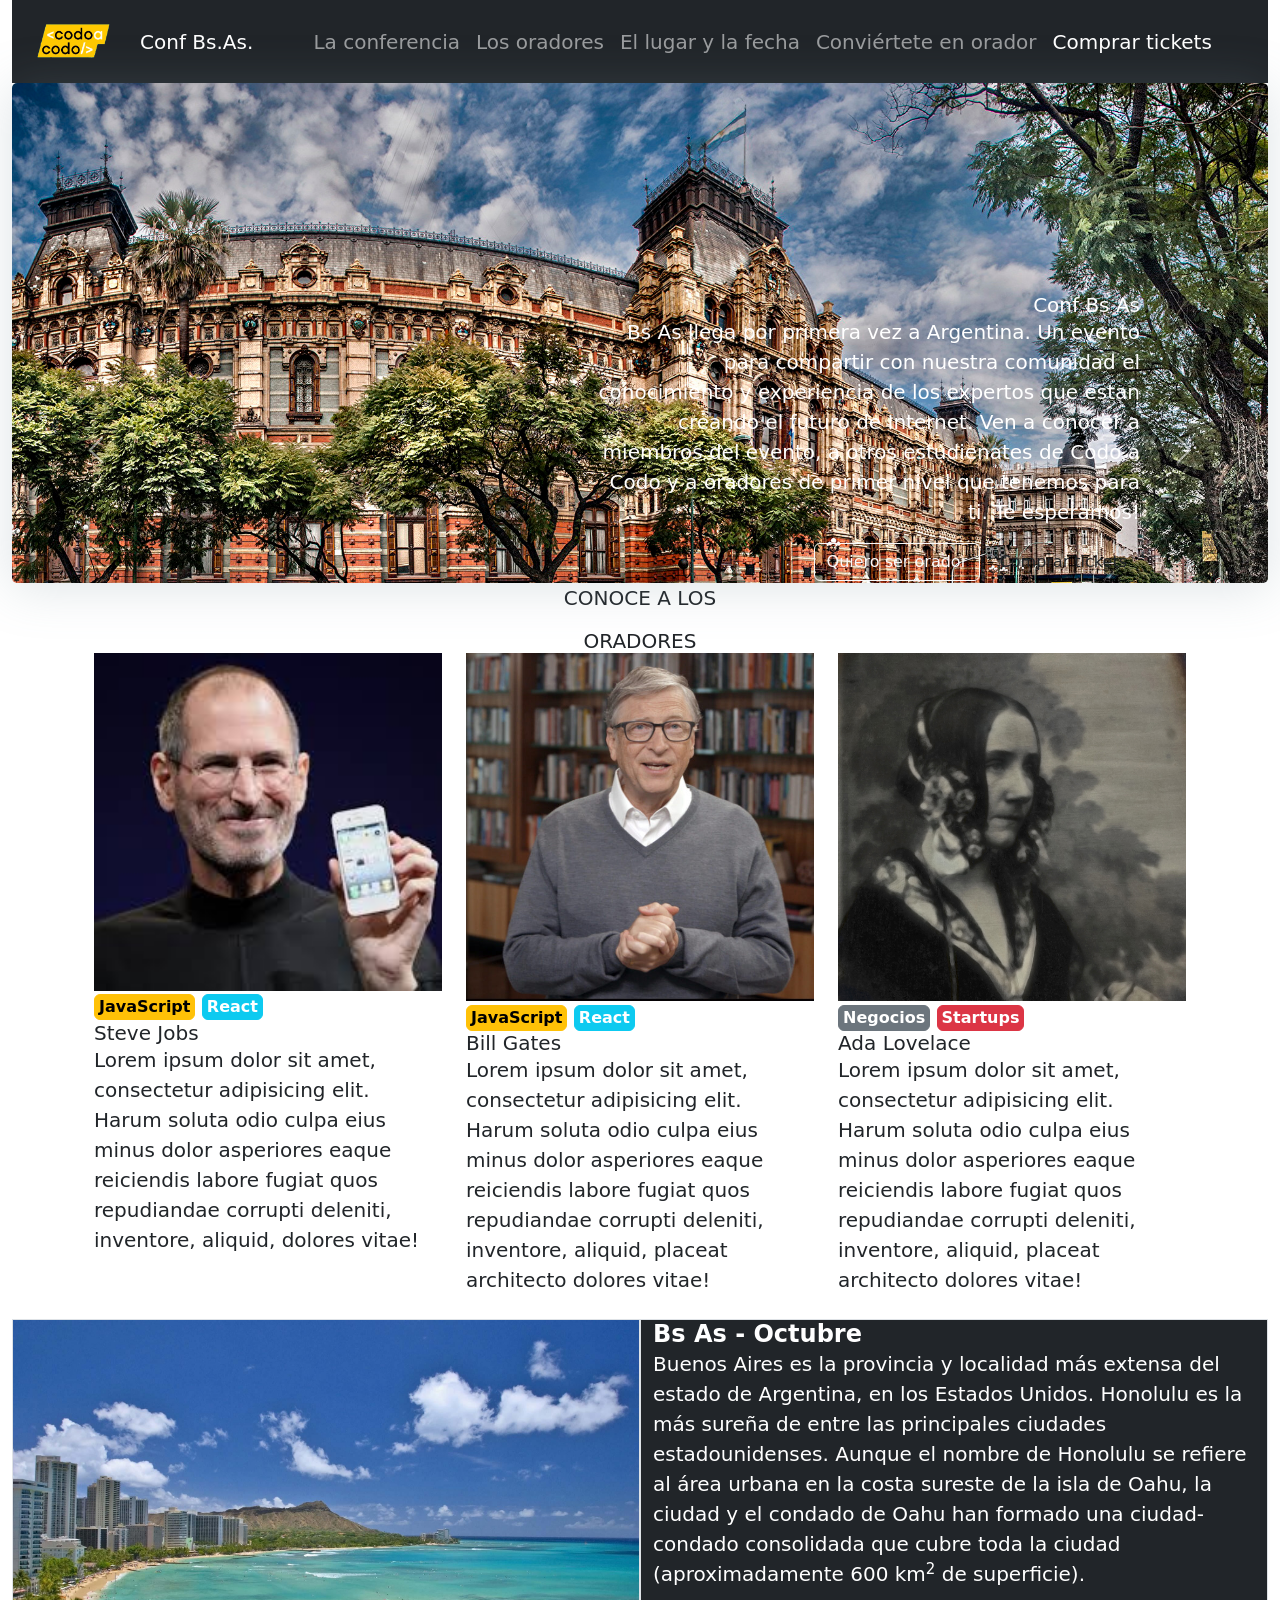
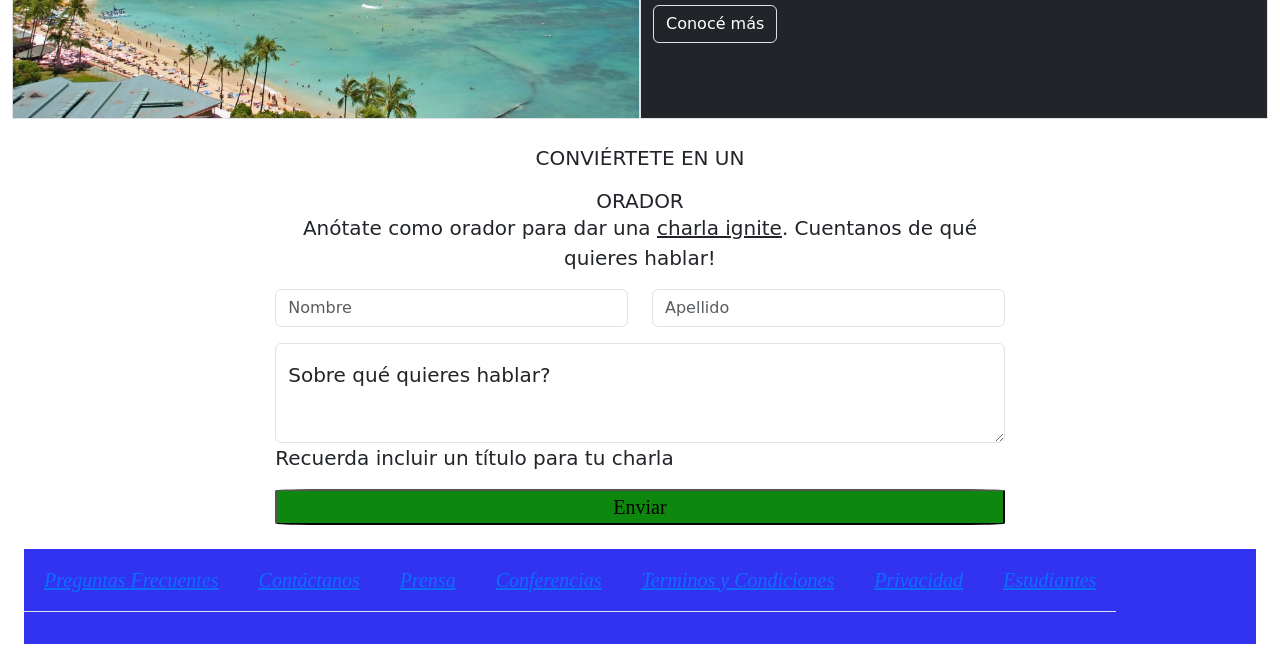
==== commit aa1e0e00: "actualizacion html principal" ====
--- a/index.html
+++ b/index.html
@@ -31,9 +31,7 @@
                         <a class="nav-link ">El lugar y la fecha</a>
                         <a class="nav-link ">Conviértete en orador</a>
                         <a class="nav-link active" href="tickets.html" target="_blank">Comprar tickets</a>
-
-                       
-                      
+                                            
                 </div>
             </div>
         </nav>
@@ -101,7 +99,7 @@
                                 <h5 class="card-title">Steve Jobs</h5>
                                 <p class="card-text">Lorem ipsum dolor sit amet, consectetur adipisicing elit. Harum
                                     soluta odio culpa eius minus dolor asperiores eaque reiciendis labore fugiat quos
-                                    repudiandae corrupti deleniti, inventore, aliquid, placeat architecto dolores vitae!
+                                    repudiandae corrupti deleniti, inventore, aliquid, dolores vitae!
                                 </p>
                             </div>
                         </div>
